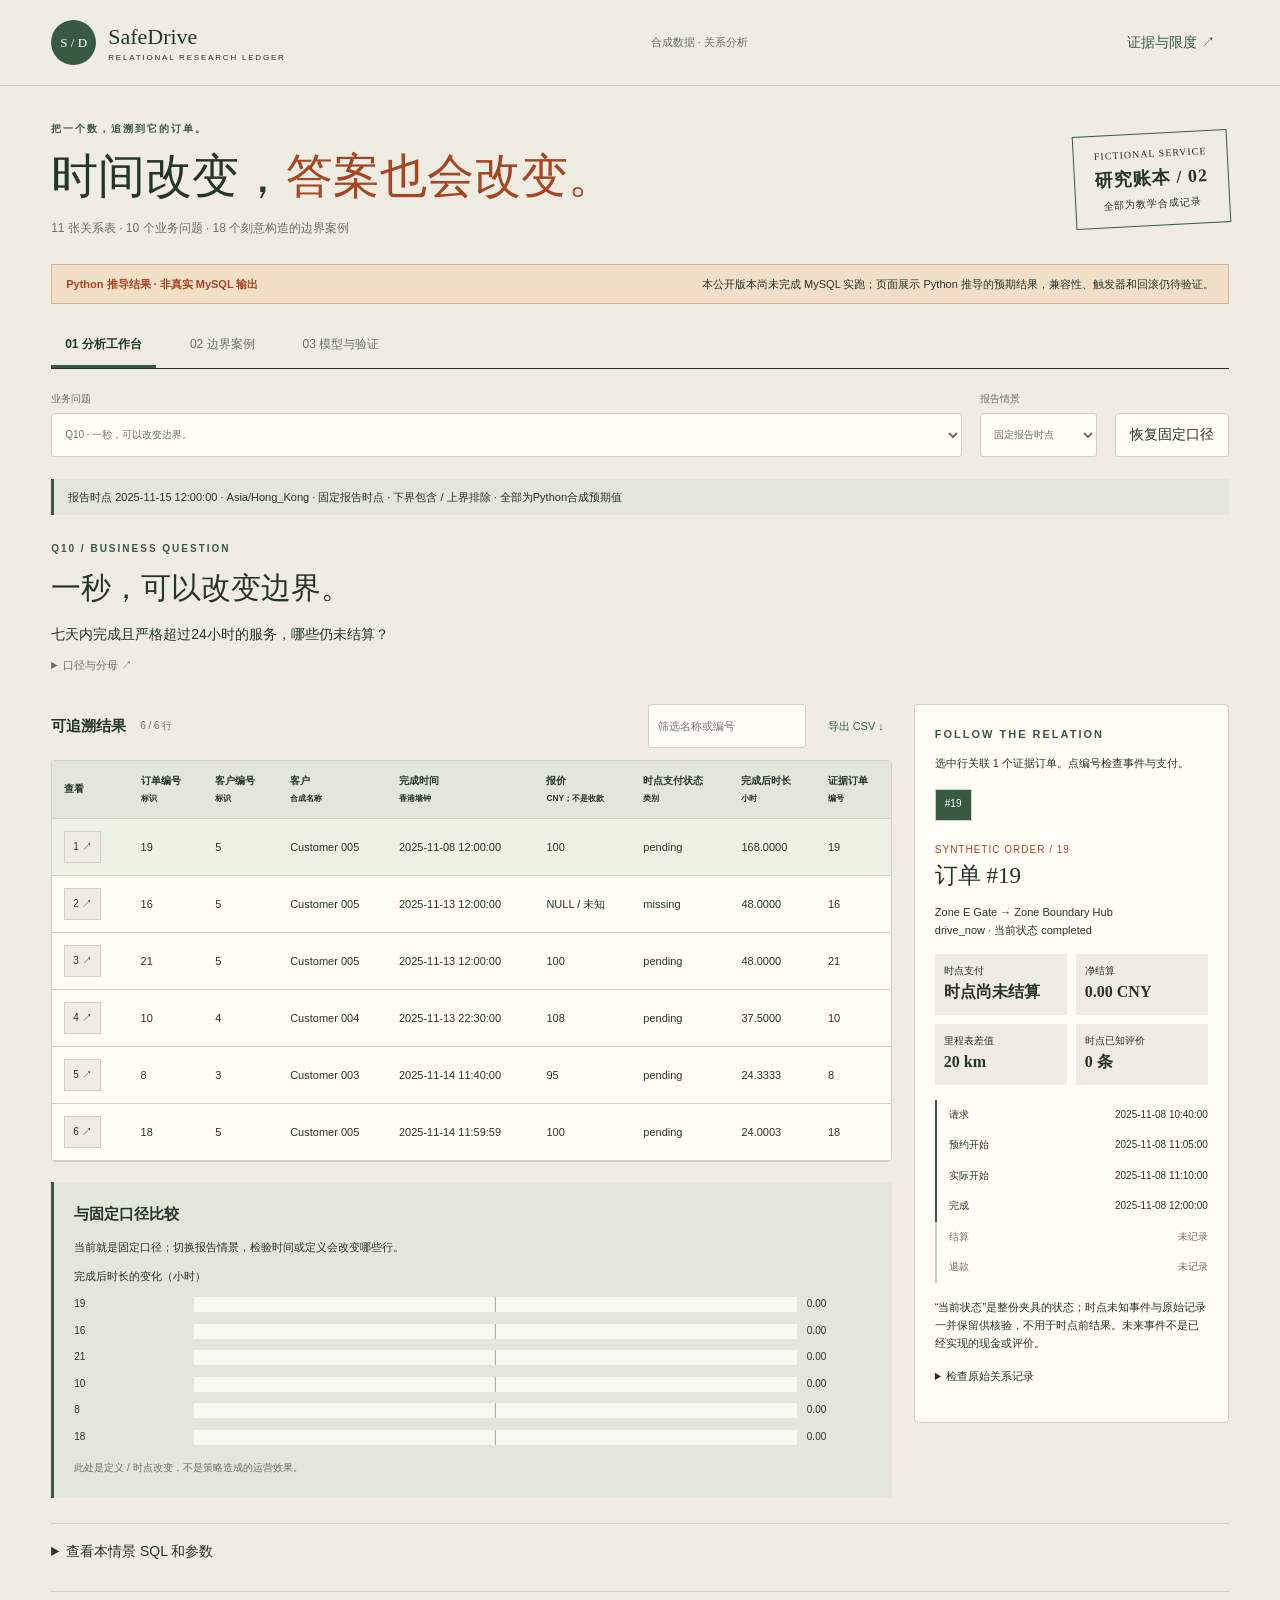
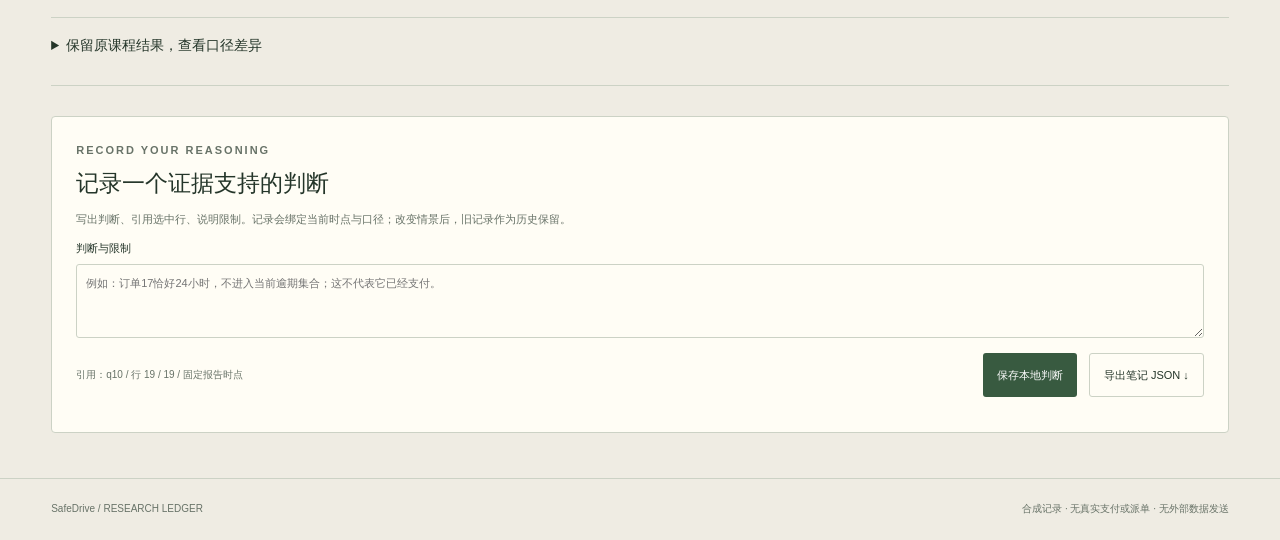
==== research-ledger/web/index.html @ 247f6f45 "Publish verified public tool and synthetic demonstration" ====
<!doctype html><html lang="zh-CN"><head><meta charset="utf-8"><meta name="viewport" content="width=device-width,initial-scale=1"><meta name="description" content="SafeDrive 合成数据关系分析读物：改变时点、追踪订单证据、检验业务口径。"><title>SafeDrive · 研究账本</title><link rel="stylesheet" href="styles.css"><script src="app.js" defer></script></head><body>
<a class="skip" href="#workspace">跳到分析工作区</a><header><a class="brand" href="./reader.html"><span class="mark">S / D</span><span>SafeDrive<small>RELATIONAL RESEARCH LEDGER</small></span></a><span class="tag">合成数据 · 关系分析</span><button id="about" class="quiet">证据与限度 ↗</button></header>
<main><div class="intro"><div><p class="eyebrow">把一个数，追溯到它的订单。</p><h1>时间改变，<em>答案也会改变。</em></h1><p>11 张关系表 · 10 个业务问题 · 18 个刻意构造的边界案例</p></div><div class="stamp">FICTIONAL SERVICE<br><strong>研究账本 / 02</strong><small>全部为教学合成记录</small></div></div>
<div class="warning"><strong>Python 推导结果 · 非真实 MySQL 输出</strong><span>本公开版本尚未完成 MySQL 实跑；页面展示 Python 推导的预期结果，兼容性、触发器和回滚仍待验证。</span></div>
<nav aria-label="账本视图"><button data-view="analysis" class="active" aria-current="page">01 分析工作台</button><button data-view="boundaries">02 边界案例</button><button data-view="evidence">03 模型与验证</button></nav>
<div id="load-state" role="status">正在读取合成研究账本…</div><div id="workspace" hidden>
<section id="view-analysis"><div class="controls"><label>业务问题<select id="query"></select></label><label>报告情景<select id="preset"></select></label><button id="reset" class="outline">恢复固定口径</button></div><div id="clock-note" class="clock-note"></div>
<div class="question-head"><p class="eyebrow" id="query-number"></p><h2 id="query-title"></h2><p id="query-question"></p><details class="contract-help"><summary>口径与分母 ↗</summary><p id="query-contract" class="contract"></p></details></div>
<div class="analysis-grid"><div class="results-area"><div class="result-heading"><h3>可追溯结果</h3><span id="row-count"></span><label class="search-label"><span class="sr-only">筛选结果</span><input id="search" placeholder="筛选名称或编号"></label><button id="export-rows" class="quiet">导出 CSV ↓</button></div><div id="results-table" class="table-scroll"></div><div class="delta"><h3>与固定口径比较</h3><p id="delta-note"></p><div id="delta-chart"></div><small>此处是定义 / 时点改变，不是策略造成的运营效果。</small></div></div><aside id="row-evidence" class="row-evidence" aria-label="选中结果的原始证据"></aside></div>
<details class="sql-panel"><summary>查看本情景 SQL 和参数</summary><p>以下 SQL 来自当前候选源码。页面没有连接数据库；它不会执行 SQL。</p><pre id="query-sql"></pre><button id="export-sql" class="outline">导出本情景 SQL ↓</button></details>
<details class="legacy"><summary>保留原课程结果，查看口径差异</summary><p>原 TSV 保持不变；新夹具增加边界记录并改变口径，两者不能直接当作业务增长率。</p><pre id="legacy-result"></pre></details>
<form id="conclusion-form" class="conclusion"><div><p class="eyebrow">RECORD YOUR REASONING</p><h3>记录一个证据支持的判断</h3><p>写出判断、引用选中行、说明限制。记录会绑定当前时点与口径；改变情景后，旧记录作为历史保留。</p></div><label>判断与限制<textarea id="conclusion-text" rows="3" maxlength="2000" placeholder="例如：订单17恰好24小时，不进入当前逾期集合；这不代表它已经支付。" required></textarea></label><div class="conclusion-actions"><span id="citation"></span><button type="submit" class="primary">保存本地判断</button><button id="export-notes" type="button" class="outline">导出笔记 JSON ↓</button></div><p id="note-status" role="status"></p><div id="note-history"></div></form>
</section>
<section id="view-boundaries" hidden><div class="section-head"><p class="eyebrow">ONE SECOND / ONE DENOMINATOR</p><h2>先看反例，再解释数字。</h2><p>每张卡都能打开关联订单。案例用于检验定义，没有真实用户或运营成绩。</p></div><div id="boundary-list" class="boundary-list"></div><article id="boundary-detail" class="boundary-detail" aria-label="选中边界订单详情"></article></section>
<section id="view-evidence" hidden><div class="section-head"><p class="eyebrow">TRACEABILITY BEFORE CLAIMS</p><h2>结果的身份，要讲清楚。</h2></div><div class="evidence-grid"><article><h3>什么已经验证</h3><p>独立 Python oracle 读取33个合成订单；18项测试覆盖18边界案例、重复事件分母、退款与现金时点、评价覆盖、车辆关系和数据库拒绝覆盖保护。另有32个纯数据约束接受/拒绝案例；新增成功服务、结算/退款和关联事件时间约束，SQL探针尚未实测。CHECK 字段引用检查修复了 Payment 表误引用保管字段的问题。</p></article><article><h3>什么仍然未知</h3><p>真实 MySQL 建表、十查询、触发器变更、约束拒绝和事务回滚未运行。页面不以客户端安装情况判断服务端兼容。浏览器与手机交互需另行验收。页面生成成功不证明用户体验或学习效果。</p></article><article><h3>时间与钱</h3><p>固定时点 2025-11-15 12:00:00，Asia/Hong_Kong 墙钟，SQL +08:00。一般窗口下界包含、上界排除。CNY 为夹具约定；正净额购买、服务队列净结算和现金窗口分别呈现。一单至多一次结算和一次退款。</p></article><article><h3>关系与空值</h3><p>11实体包括客户、品牌型号、车辆、订单、司机、派单、评价、支付、事件、保管、报销。一个订单至多一个成功派单；失败尝试不重复归属收入。里程为里程表差值；0是已测零，NULL是未知。当前会员等级不支持历史VIP推断。</p></article></div>
<details open><summary>关系路径：防止一对多放大</summary><div class="relation-map"><div>客户 → 车辆 → 订单</div><div>订单 → 唯一成功派单 → 司机 / 评价</div><div>订单 → 单一支付 + 可多条事件</div><div>派单 → 可多条保管 / 报销</div></div><p>v_order_evidence 保持一行一订单；事件、保管在自己的查询内按正确单位聚合。关系图是教学结构，不是实际派单、支付或风控系统。</p></details>
<details><summary>字段字典：单位和语义</summary><div id="dictionary" class="table-scroll"></div></details><div class="downloads"><a href="data/reader.json" download>合成读物数据 JSON ↓</a><a href="../data/fixtures.json" download>原始合成夹具 JSON ↓</a><a href="../evidence/verification.json" download>当前源码验证状态 JSON ↓</a><a href="../evidence/mysql-verification.json" download>MySQL 状态 JSON ↓</a></div><p id="provenance" class="provenance"></p><p class="small">原工程、基线SQL、TSV和素材保留。新增CSV均来自Python预期值，未来真实SQL输出保存到独立 results/，绝不混用。</p></section>
</div></main><footer><span>SafeDrive / RESEARCH LEDGER</span><span>合成记录 · 无真实支付或派单 · 无外部数据发送</span></footer></body></html>
---- research-ledger/web/styles.css ----
:root{--paper:#efece3;--page:#fffdf5;--ink:#243529;--muted:#687368;--line:#ccd2c5;--green:#385a40;--rust:#a64522;--pale:#e3e7d9}*{box-sizing:border-box}body{margin:0;background:var(--paper);color:var(--ink);font:14px/1.65 "Avenir Next","PingFang SC",sans-serif}button,input,select,textarea{font:inherit;color:inherit}button{cursor:pointer;border:0;background:none;min-height:44px;padding:9px 14px}button:hover{background:var(--pale)}a{color:var(--green);text-underline-offset:4px}button:focus-visible,input:focus-visible,select:focus-visible,textarea:focus-visible,a:focus-visible,summary:focus-visible{outline:3px solid var(--rust);outline-offset:3px}[hidden]{display:none!important}.skip{position:fixed;top:-60px;background:var(--page);padding:12px;z-index:5}.skip:focus{top:0}.sr-only{position:absolute;clip-path:inset(50%);width:1px;height:1px;overflow:hidden}header{padding:20px 4vw;border-bottom:1px solid var(--line);display:flex;justify-content:space-between;align-items:center;gap:14px}.brand{display:flex;gap:12px;align-items:center;font:22px Georgia,serif;text-decoration:none;color:var(--ink)}.brand small{display:block;font:8px "Avenir Next",sans-serif;letter-spacing:1.8px;margin-top:3px}.mark{font:13px Georgia,serif;display:grid;place-content:center;background:var(--green);color:white;min-width:45px;height:45px;border-radius:50%}.tag{font-size:11px;color:var(--muted)}main{max-width:1450px;padding:0 4vw;margin:auto}.intro{display:flex;justify-content:space-between;align-items:center;padding:35px 0 25px}.eyebrow{color:var(--green);font-size:10px;letter-spacing:2px;font-weight:700;margin:0 0 8px}h1{font:clamp(30px,3.7vw,49px)/1.3 "Songti SC",Georgia,serif;margin:0 0 12px}h1 em{font-style:normal;color:var(--rust)}.intro p:last-child{margin:0;color:var(--muted);font-size:12px}.stamp{border:1px solid var(--green);padding:14px 20px;transform:rotate(-3deg);font:10px Georgia,serif;letter-spacing:1px;text-align:center}.stamp strong{display:block;font-size:18px;margin:7px 0}.stamp small{font:10px "PingFang SC",sans-serif}.warning{display:flex;justify-content:space-between;gap:18px;background:#f2dfc8;border:1px solid #d5b591;padding:10px 14px;font-size:11px}.warning strong{color:var(--rust)}nav{display:flex;gap:20px;border-bottom:1px solid var(--ink);margin-top:20px}nav button{font-size:12px;border-bottom:3px solid transparent;color:var(--muted)}nav .active{border-color:var(--green);font-weight:700;color:var(--ink)}#load-state{padding:40px 0}.controls{display:flex;gap:18px;align-items:end;padding:22px 0}.controls label{display:grid;gap:5px;font-size:10px;color:var(--muted)}.controls label:first-child{flex:1}.controls select{width:100%}select,input,textarea{background:var(--page);border:1px solid var(--line);border-radius:3px;padding:9px;min-height:44px;max-width:100%}input,select,button,summary{touch-action:manipulation}.outline{border:1px solid var(--line);background:var(--page);border-radius:3px}.primary{background:var(--green);color:white;border-radius:3px}.primary:hover{background:#284630}.quiet{color:var(--green)}.clock-note{background:var(--pale);border-left:3px solid var(--green);padding:9px 14px;font-size:11px}.question-head{margin:26px 0 20px}.question-head h2,.section-head h2{font:30px/1.4 "Songti SC",Georgia,serif;margin:0 0 10px}.question-head>p{margin-bottom:10px}.contract{font-size:12px;color:var(--muted);max-width:950px}.analysis-grid{display:grid;grid-template-columns:minmax(0,1fr) 315px;gap:22px}.results-area{min-width:0}.result-heading{display:flex;align-items:center;gap:14px;padding:0 0 12px}.result-heading h3{margin:0;font-size:15px}.result-heading span{font-size:10px;color:var(--muted)}.search-label{margin-left:auto;min-width:0}.search-label input{font-size:11px;max-width:180px}.result-heading button{font-size:11px;padding:8px}.table-scroll{overflow:auto;background:var(--page);border:1px solid var(--line);border-radius:4px}table{border-collapse:collapse;white-space:nowrap;width:100%;text-align:left;font-size:11px}th,td{padding:12px;border-bottom:1px solid var(--line)}th{background:var(--pale);font-size:10px}td button{font-size:10px;min-height:32px;padding:4px 8px;border:1px solid var(--line);background:var(--paper);margin-right:5px}.selected-row{background:#eef2e3}.result-index{position:sticky;left:0;background:var(--page);z-index:1}.selected-row .result-index{background:#eef2e3}.row-evidence{background:var(--page);border:1px solid var(--line);border-radius:4px;padding:20px;align-self:start;min-width:0}.row-evidence h3{font:23px "Songti SC",serif;margin:0 0 12px}.row-evidence p{font-size:11px}.order-buttons{display:flex;flex-wrap:wrap;gap:6px;margin:16px 0}.order-buttons button{border:1px solid var(--line);font-size:10px;min-height:32px;padding:5px 9px}.order-buttons .chosen{background:var(--green);color:white}.artifact-label{color:var(--rust);font-size:10px;letter-spacing:1px}.event-line{list-style:none;margin:15px 0;padding:0}.event-line li{border-left:2px solid var(--line);padding:7px 0 7px 12px;font-size:10px;display:flex;justify-content:space-between;gap:8px}.event-line .known{border-color:var(--green)}.event-line .unknown{color:var(--muted)}.facts{display:grid;grid-template-columns:1fr 1fr;gap:9px;margin:15px 0}.facts div{background:var(--paper);padding:9px;font-size:10px}.facts strong{display:block;font-size:16px;font-family:Georgia,serif}.raw-evidence{margin-top:15px}.raw-evidence summary{font-size:11px}.raw-evidence pre{font-size:9px}.delta{padding:20px;margin-top:20px;background:var(--pale);border-left:3px solid var(--green)}.delta h3{font-size:15px;margin:0 0 8px}.delta p{font-size:11px}.delta small{font-size:10px;color:var(--muted)}.delta-row{display:grid;grid-template-columns:110px minmax(0,1fr) 65px;gap:10px;align-items:center;font-size:10px;margin:10px 0}.delta-row svg{height:15px;width:100%;background:#f8faf2}.sql-panel,.legacy{border-block:1px solid var(--line);padding:16px 0;margin-top:25px}.sql-panel p,.legacy p{font-size:11px;color:var(--muted)}summary{cursor:pointer;min-height:35px}pre{overflow:auto;white-space:pre;max-height:470px;background:#243529;color:#e3ebd6;padding:18px;border-radius:4px;font:11px/1.7 Menlo,monospace}.conclusion{margin:30px 0;background:var(--page);border:1px solid var(--line);border-radius:4px;padding:24px}.conclusion h3{font:23px "Songti SC",serif;margin:0 0 10px}.conclusion p{font-size:11px;color:var(--muted)}.conclusion label{display:grid;gap:7px;font-size:11px}.conclusion-actions{display:flex;align-items:center;gap:12px;margin-top:15px}.conclusion-actions span{font-size:10px;color:var(--muted);margin-right:auto}.conclusion-actions button{font-size:11px}#note-status{color:var(--rust)}.history-note{border-top:1px solid var(--line);padding:12px 0;font-size:11px}.history-note p{white-space:pre-wrap;word-break:break-word}.history-note small{font-size:10px}.section-head{margin:30px 0 24px}.section-head>p:last-child{color:var(--muted);font-size:12px}.boundary-list{display:grid;grid-template-columns:repeat(3,1fr);gap:15px}.boundary-card{text-align:left;background:var(--page);border:1px solid var(--line);border-radius:4px;padding:18px;display:block;min-height:140px}.boundary-card span{font:26px Georgia,serif;color:var(--rust)}.boundary-card h3{font-size:14px;margin:8px 0}.boundary-card p{font-size:11px;color:var(--muted);margin:0}.boundary-card[aria-pressed=true]{outline:2px solid var(--green)}.boundary-detail{margin:24px 0;padding:24px;background:var(--page);border:1px solid var(--line)}.boundary-detail h3{font:26px "Songti SC",serif}.boundary-detail .event-line{max-width:500px}.boundary-detail .raw-evidence{max-width:800px}.evidence-grid{display:grid;grid-template-columns:1fr 1fr;gap:30px;margin-bottom:30px}.evidence-grid h3{font:25px "Songti SC",serif;margin:0 0 15px}.evidence-grid p{font-size:13px}.relation-map{display:grid;grid-template-columns:1fr 1fr;gap:10px;margin:15px 0}.relation-map div{padding:15px;background:var(--pale);font-size:12px}#view-evidence>details{padding:15px 0;border-top:1px solid var(--line)}#view-evidence>details>p{font-size:11px;color:var(--muted)}.downloads{display:flex;flex-wrap:wrap;gap:20px;font-size:11px;margin:25px 0}.provenance,.small{font-size:10px;word-break:break-word;color:var(--muted)}footer{border-top:1px solid var(--line);padding:22px 4vw;margin-top:45px;display:flex;justify-content:space-between;gap:20px;font-size:10px;color:var(--muted)}
@media(max-width:1050px){.analysis-grid{grid-template-columns:minmax(0,1fr) 270px}.controls{flex-wrap:wrap}.boundary-list{grid-template-columns:1fr 1fr}.stamp{display:none}.warning{flex-direction:column;gap:3px}}
@media(max-width:650px){body{font-size:13px}header{padding:12px 16px;gap:8px}.brand{font-size:18px;gap:7px}.mark{min-width:34px;height:34px;font-size:10px}.brand small{font-size:6px;letter-spacing:1px}.tag{font-size:8px}header .quiet{font-size:10px;padding:5px}main{padding:0 16px}.intro{padding:18px 0 14px}.intro h1{font-size:28px;margin-bottom:8px}.eyebrow{font-size:8px}.intro p:last-child{font-size:10px}.warning{padding:8px 10px;font-size:9px}nav{gap:0;justify-content:space-between;margin-top:12px}nav button{font-size:10px;padding:8px 4px}.controls{gap:8px;padding:14px 0}.controls label:first-child{flex-basis:100%}.controls label{flex:1;font-size:9px}.controls select{font-size:11px;padding:8px}.controls button{font-size:10px;padding:6px 9px}.clock-note{font-size:9px;padding:7px 10px}.question-head{margin:17px 0 14px}.question-head h2,.section-head h2{font-size:25px}.question-head>p{font-size:11px;margin-bottom:7px}.question-head .contract{font-size:10px}.analysis-grid{grid-template-columns:1fr}.result-heading{flex-wrap:wrap;gap:8px;padding-bottom:9px}.result-heading h3{font-size:13px}.search-label{order:4;flex-basis:100%}.search-label input{max-width:none;width:100%;min-height:37px}.result-heading button{margin-left:auto}.row-evidence{padding:17px}.event-line li{font-size:10px}.delta{padding:15px}.delta-row{grid-template-columns:80px minmax(0,1fr) 50px;gap:7px;font-size:9px}.conclusion{padding:17px}.conclusion-actions{flex-wrap:wrap;gap:9px}.conclusion-actions span{width:100%}.conclusion-actions button{font-size:10px}.boundary-list{grid-template-columns:1fr}.boundary-card{min-height:110px;padding:15px}.boundary-card span{font-size:22px}.boundary-card h3{margin:5px 0}.boundary-detail{padding:16px}.evidence-grid{grid-template-columns:1fr;gap:20px}.relation-map{grid-template-columns:1fr}.downloads{gap:15px}footer{padding:18px 16px;flex-wrap:wrap;font-size:9px}pre{font-size:9px;padding:12px}.sql-panel,.legacy{font-size:12px}}
@media(prefers-reduced-motion:reduce){*,*::before,*::after{animation:none!important;transition:none!important;scroll-behavior:auto!important}}

.mobile-results{display:none}.contract-help{font-size:11px;color:var(--muted)}.contract-help summary{min-height:28px}
@media(max-width:650px){.intro{padding:9px 0}.intro h1{font-size:22px;margin:0}.intro .eyebrow,.intro p:last-child{display:none}.question-head h2{font-size:22px}.mobile-results{display:block}.desktop-results{display:none}.mobile-row{display:flex;align-items:center;justify-content:space-between;gap:10px;padding:12px;border-bottom:1px solid var(--line);font-size:11px}.mobile-row strong{display:block;font:18px Georgia,serif}.mobile-row span,.mobile-row small{display:block}.mobile-row small{font-size:9px;color:var(--muted)}.mobile-row button{font-size:10px;padding:6px 9px}.search-label{order:initial;flex-basis:auto;max-width:110px}.search-label input{min-height:32px;padding:5px;font-size:9px}.result-heading button{min-height:32px;font-size:9px;padding:5px}.contract-help{font-size:10px}}
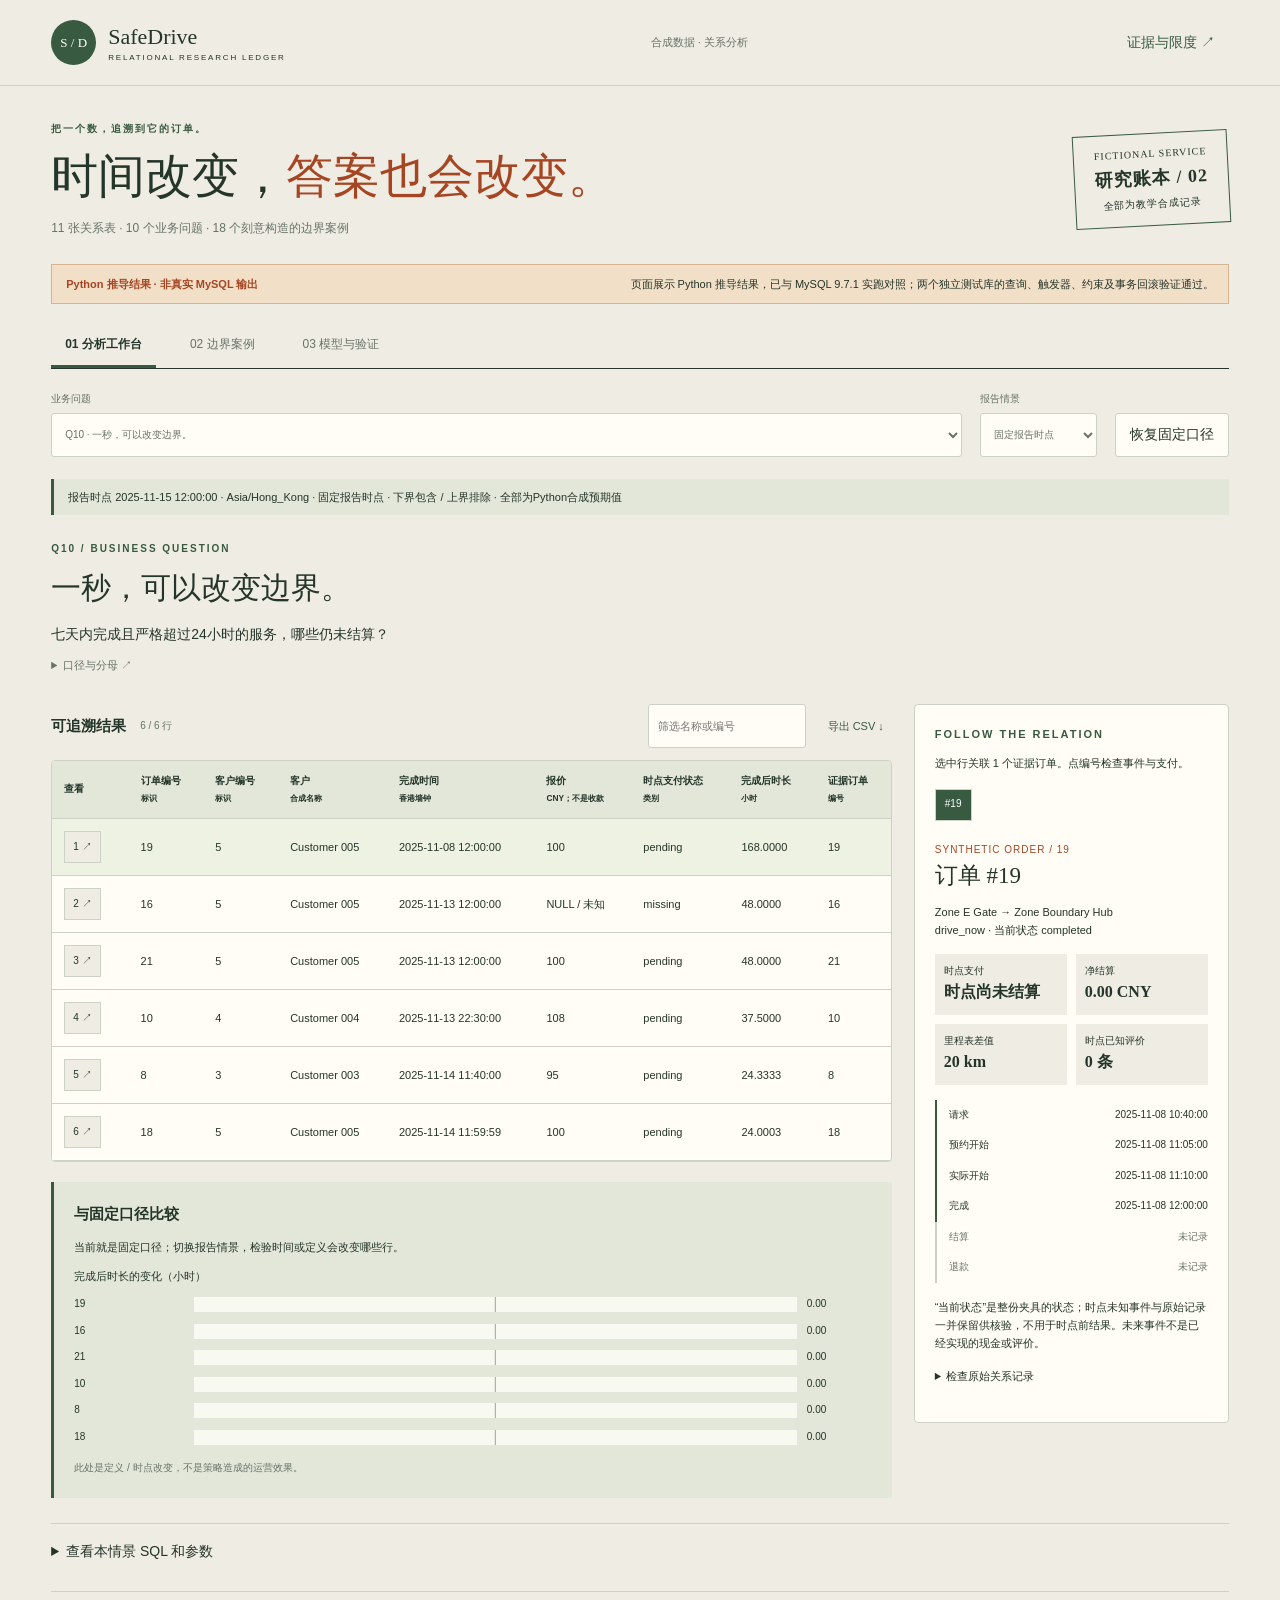
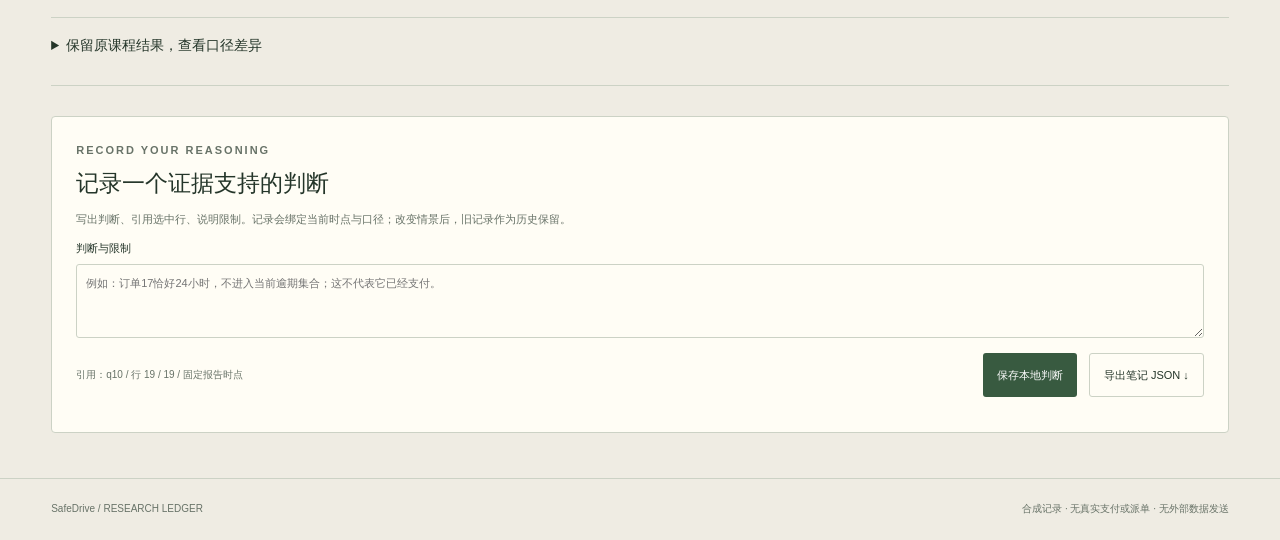
==== commit 7b14bd7a: "Publish MySQL 9.7.1 execution evidence and project feedback paths" ====
--- a/research-ledger/web/index.html
+++ b/research-ledger/web/index.html
@@ -1,7 +1,7 @@
 <!doctype html><html lang="zh-CN"><head><meta charset="utf-8"><meta name="viewport" content="width=device-width,initial-scale=1"><meta name="description" content="SafeDrive 合成数据关系分析读物：改变时点、追踪订单证据、检验业务口径。"><title>SafeDrive · 研究账本</title><link rel="stylesheet" href="styles.css"><script src="app.js" defer></script></head><body>
 <a class="skip" href="#workspace">跳到分析工作区</a><header><a class="brand" href="./reader.html"><span class="mark">S / D</span><span>SafeDrive<small>RELATIONAL RESEARCH LEDGER</small></span></a><span class="tag">合成数据 · 关系分析</span><button id="about" class="quiet">证据与限度 ↗</button></header>
 <main><div class="intro"><div><p class="eyebrow">把一个数，追溯到它的订单。</p><h1>时间改变，<em>答案也会改变。</em></h1><p>11 张关系表 · 10 个业务问题 · 18 个刻意构造的边界案例</p></div><div class="stamp">FICTIONAL SERVICE<br><strong>研究账本 / 02</strong><small>全部为教学合成记录</small></div></div>
-<div class="warning"><strong>Python 推导结果 · 非真实 MySQL 输出</strong><span>本公开版本尚未完成 MySQL 实跑；页面展示 Python 推导的预期结果，兼容性、触发器和回滚仍待验证。</span></div>
+<div class="warning"><strong>Python 推导结果 · 非真实 MySQL 输出</strong><span>页面展示 Python 推导结果，已与 MySQL 9.7.1 实跑对照；两个独立测试库的查询、触发器、约束及事务回滚验证通过。</span></div>
 <nav aria-label="账本视图"><button data-view="analysis" class="active" aria-current="page">01 分析工作台</button><button data-view="boundaries">02 边界案例</button><button data-view="evidence">03 模型与验证</button></nav>
 <div id="load-state" role="status">正在读取合成研究账本…</div><div id="workspace" hidden>
 <section id="view-analysis"><div class="controls"><label>业务问题<select id="query"></select></label><label>报告情景<select id="preset"></select></label><button id="reset" class="outline">恢复固定口径</button></div><div id="clock-note" class="clock-note"></div>
@@ -12,7 +12,7 @@
 <form id="conclusion-form" class="conclusion"><div><p class="eyebrow">RECORD YOUR REASONING</p><h3>记录一个证据支持的判断</h3><p>写出判断、引用选中行、说明限制。记录会绑定当前时点与口径；改变情景后，旧记录作为历史保留。</p></div><label>判断与限制<textarea id="conclusion-text" rows="3" maxlength="2000" placeholder="例如：订单17恰好24小时，不进入当前逾期集合；这不代表它已经支付。" required></textarea></label><div class="conclusion-actions"><span id="citation"></span><button type="submit" class="primary">保存本地判断</button><button id="export-notes" type="button" class="outline">导出笔记 JSON ↓</button></div><p id="note-status" role="status"></p><div id="note-history"></div></form>
 </section>
 <section id="view-boundaries" hidden><div class="section-head"><p class="eyebrow">ONE SECOND / ONE DENOMINATOR</p><h2>先看反例，再解释数字。</h2><p>每张卡都能打开关联订单。案例用于检验定义，没有真实用户或运营成绩。</p></div><div id="boundary-list" class="boundary-list"></div><article id="boundary-detail" class="boundary-detail" aria-label="选中边界订单详情"></article></section>
-<section id="view-evidence" hidden><div class="section-head"><p class="eyebrow">TRACEABILITY BEFORE CLAIMS</p><h2>结果的身份，要讲清楚。</h2></div><div class="evidence-grid"><article><h3>什么已经验证</h3><p>独立 Python oracle 读取33个合成订单；18项测试覆盖18边界案例、重复事件分母、退款与现金时点、评价覆盖、车辆关系和数据库拒绝覆盖保护。另有32个纯数据约束接受/拒绝案例；新增成功服务、结算/退款和关联事件时间约束，SQL探针尚未实测。CHECK 字段引用检查修复了 Payment 表误引用保管字段的问题。</p></article><article><h3>什么仍然未知</h3><p>真实 MySQL 建表、十查询、触发器变更、约束拒绝和事务回滚未运行。页面不以客户端安装情况判断服务端兼容。浏览器与手机交互需另行验收。页面生成成功不证明用户体验或学习效果。</p></article><article><h3>时间与钱</h3><p>固定时点 2025-11-15 12:00:00，Asia/Hong_Kong 墙钟，SQL +08:00。一般窗口下界包含、上界排除。CNY 为夹具约定；正净额购买、服务队列净结算和现金窗口分别呈现。一单至多一次结算和一次退款。</p></article><article><h3>关系与空值</h3><p>11实体包括客户、品牌型号、车辆、订单、司机、派单、评价、支付、事件、保管、报销。一个订单至多一个成功派单；失败尝试不重复归属收入。里程为里程表差值；0是已测零，NULL是未知。当前会员等级不支持历史VIP推断。</p></article></div>
+<section id="view-evidence" hidden><div class="section-head"><p class="eyebrow">TRACEABILITY BEFORE CLAIMS</p><h2>结果的身份，要讲清楚。</h2></div><div class="evidence-grid"><article><h3>什么已经验证</h3><p>独立 Python oracle 读取33个合成订单；18项测试覆盖18边界案例、重复事件分母、退款与现金时点、评价覆盖、车辆关系和数据库拒绝覆盖保护。另有32个纯数据约束接受/拒绝案例；新增成功服务、结算/退款和关联事件时间约束，SQL探针已在 MySQL 9.7.1 实跑通过。CHECK 字段引用检查修复了 Payment 表误引用保管字段的问题。</p></article><article><h3>什么仍然未知</h3><p>MySQL 9.7.1 建表、十查询、六组参数探针、触发器变更、约束拒绝及回滚已通过；其他引擎版本、并发与负载未验证。桌面主要流程已检查，手机适配仍需验证。页面生成成功不证明用户体验或学习效果。</p></article><article><h3>时间与钱</h3><p>固定时点 2025-11-15 12:00:00，Asia/Hong_Kong 墙钟，SQL +08:00。一般窗口下界包含、上界排除。CNY 为夹具约定；正净额购买、服务队列净结算和现金窗口分别呈现。一单至多一次结算和一次退款。</p></article><article><h3>关系与空值</h3><p>11实体包括客户、品牌型号、车辆、订单、司机、派单、评价、支付、事件、保管、报销。一个订单至多一个成功派单；失败尝试不重复归属收入。里程为里程表差值；0是已测零，NULL是未知。当前会员等级不支持历史VIP推断。</p></article></div>
 <details open><summary>关系路径：防止一对多放大</summary><div class="relation-map"><div>客户 → 车辆 → 订单</div><div>订单 → 唯一成功派单 → 司机 / 评价</div><div>订单 → 单一支付 + 可多条事件</div><div>派单 → 可多条保管 / 报销</div></div><p>v_order_evidence 保持一行一订单；事件、保管在自己的查询内按正确单位聚合。关系图是教学结构，不是实际派单、支付或风控系统。</p></details>
 <details><summary>字段字典：单位和语义</summary><div id="dictionary" class="table-scroll"></div></details><div class="downloads"><a href="data/reader.json" download>合成读物数据 JSON ↓</a><a href="../data/fixtures.json" download>原始合成夹具 JSON ↓</a><a href="../evidence/verification.json" download>当前源码验证状态 JSON ↓</a><a href="../evidence/mysql-verification.json" download>MySQL 状态 JSON ↓</a></div><p id="provenance" class="provenance"></p><p class="small">原工程、基线SQL、TSV和素材保留。新增CSV均来自Python预期值，未来真实SQL输出保存到独立 results/，绝不混用。</p></section>
 </div></main><footer><span>SafeDrive / RESEARCH LEDGER</span><span>合成记录 · 无真实支付或派单 · 无外部数据发送</span></footer></body></html>
